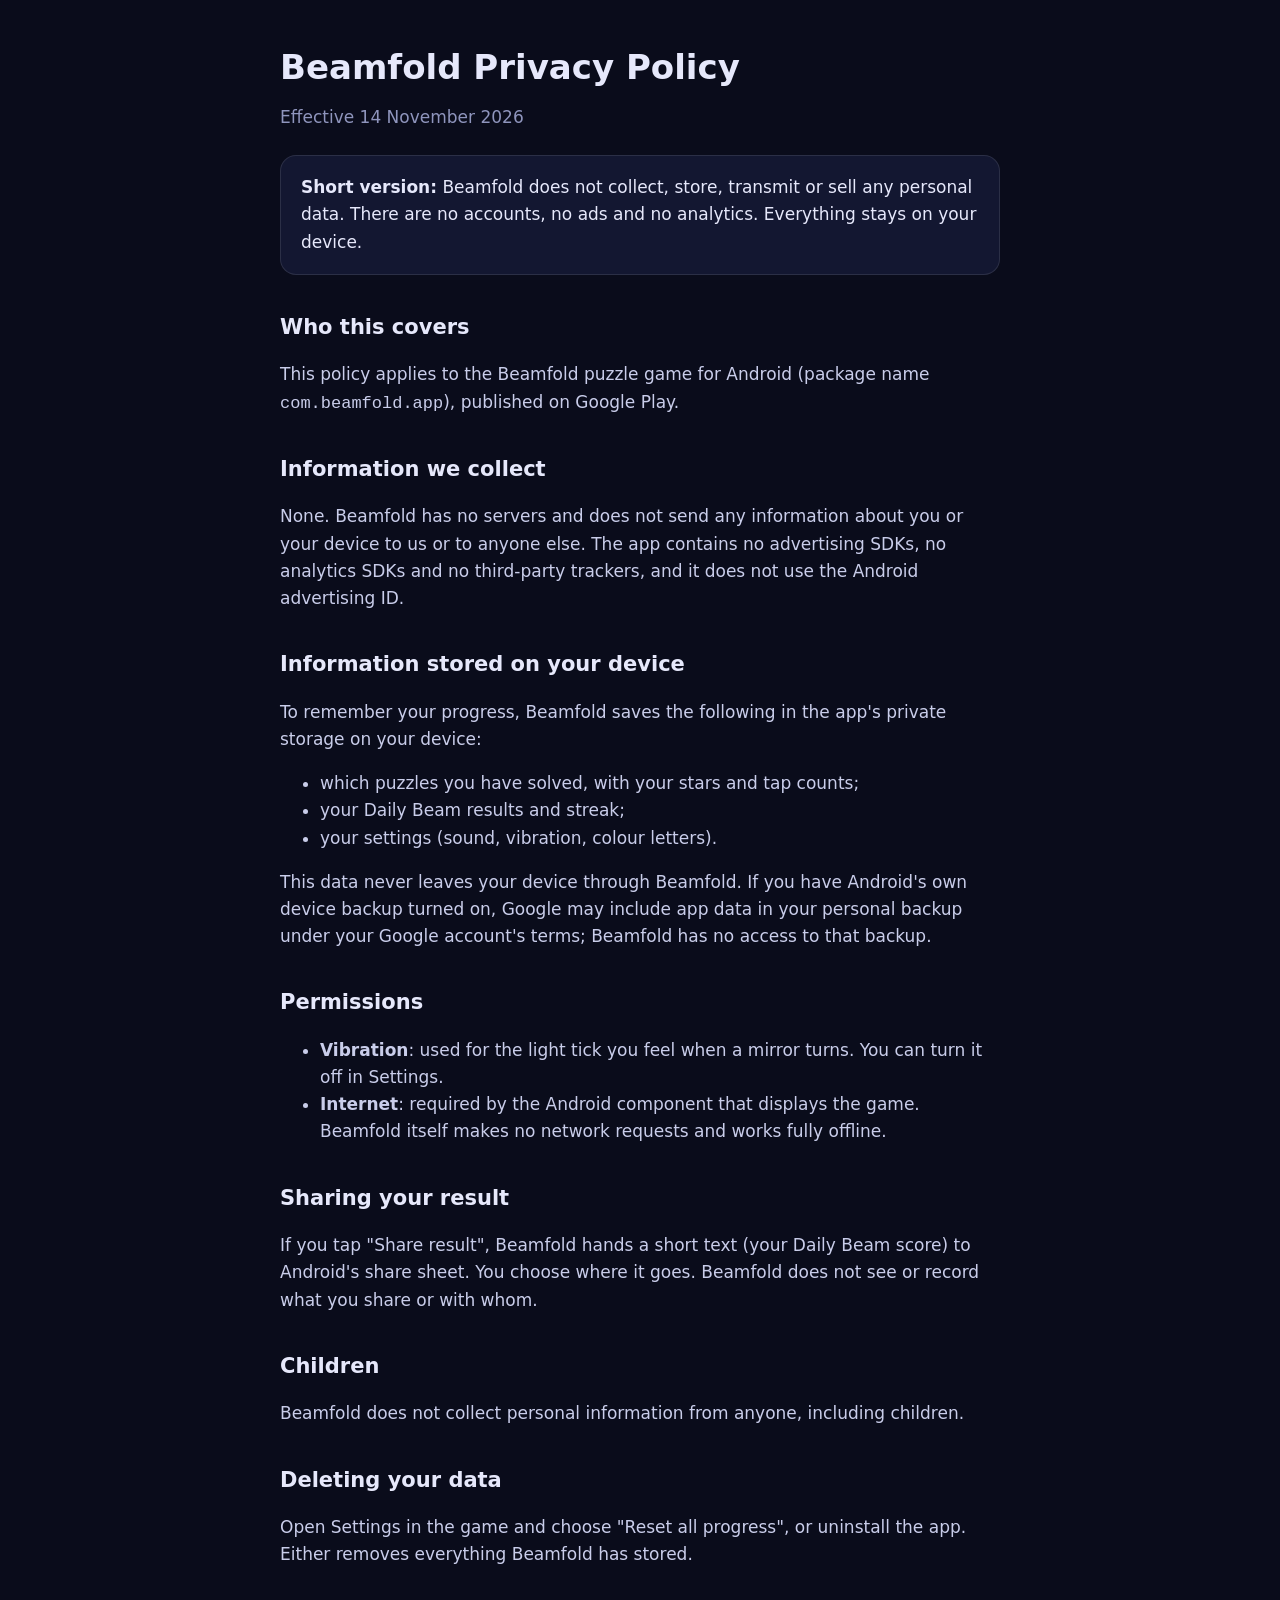
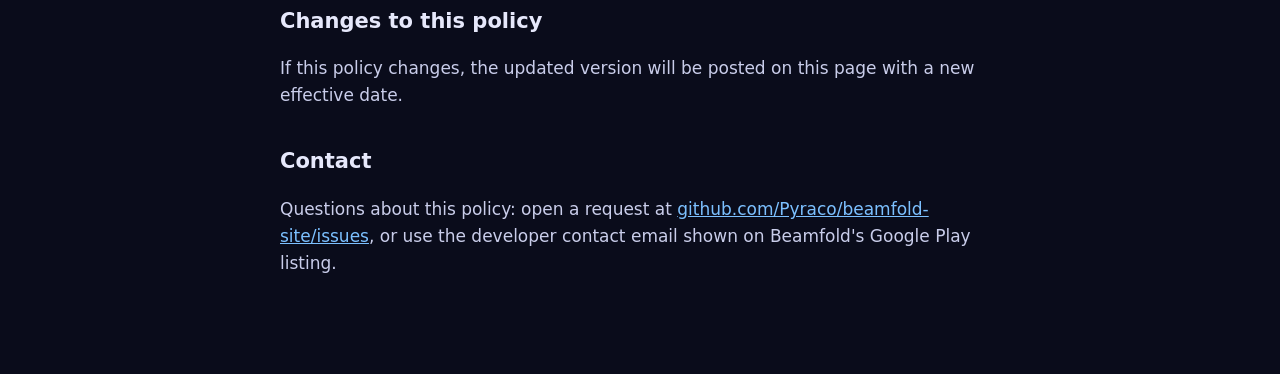
==== privacy.html @ f749102d "Add Beamfold landing page and privacy policy Co-Authored-By: Claude Fable 5.2 <noreply@anthropic.com" ====
<!doctype html>
<html lang="en">
<head>
<meta charset="utf-8">
<meta name="viewport" content="width=device-width, initial-scale=1">
<title>Beamfold Privacy Policy</title>
<style>
  :root { color-scheme: dark; }
  body { margin: 0; background: #0a0c1b; color: #e6e8fb; font: 17px/1.6 system-ui, -apple-system, "Segoe UI", Roboto, sans-serif; }
  main { max-width: 720px; margin: 0 auto; padding: 48px 20px 80px; }
  h1 { font-size: 34px; line-height: 1.15; margin: 0 0 6px; }
  h2 { font-size: 21px; margin: 36px 0 8px; }
  p, li { color: #c9cdea; }
  .muted { color: #8f95bd; }
  a { color: #7cc0ff; }
  .card { background: #131731; border: 1px solid rgba(255,255,255,.1); border-radius: 16px; padding: 18px 20px; margin: 24px 0; }
  .card p { margin: 0; color: #e6e8fb; }
</style>
</head>
<body>
<main>
  <h1>Beamfold Privacy Policy</h1>
  <p class="muted">Effective 14 November 2026</p>

  <div class="card"><p><strong>Short version:</strong> Beamfold does not collect, store, transmit or sell any personal data. There are no accounts, no ads and no analytics. Everything stays on your device.</p></div>

  <h2>Who this covers</h2>
  <p>This policy applies to the Beamfold puzzle game for Android (package name <code>com.beamfold.app</code>), published on Google Play.</p>

  <h2>Information we collect</h2>
  <p>None. Beamfold has no servers and does not send any information about you or your device to us or to anyone else. The app contains no advertising SDKs, no analytics SDKs and no third-party trackers, and it does not use the Android advertising ID.</p>

  <h2>Information stored on your device</h2>
  <p>To remember your progress, Beamfold saves the following in the app's private storage on your device:</p>
  <ul>
    <li>which puzzles you have solved, with your stars and tap counts;</li>
    <li>your Daily Beam results and streak;</li>
    <li>your settings (sound, vibration, colour letters).</li>
  </ul>
  <p>This data never leaves your device through Beamfold. If you have Android's own device backup turned on, Google may include app data in your personal backup under your Google account's terms; Beamfold has no access to that backup.</p>

  <h2>Permissions</h2>
  <ul>
    <li><strong>Vibration</strong>: used for the light tick you feel when a mirror turns. You can turn it off in Settings.</li>
    <li><strong>Internet</strong>: required by the Android component that displays the game. Beamfold itself makes no network requests and works fully offline.</li>
  </ul>

  <h2>Sharing your result</h2>
  <p>If you tap "Share result", Beamfold hands a short text (your Daily Beam score) to Android's share sheet. You choose where it goes. Beamfold does not see or record what you share or with whom.</p>

  <h2>Children</h2>
  <p>Beamfold does not collect personal information from anyone, including children.</p>

  <h2>Deleting your data</h2>
  <p>Open Settings in the game and choose "Reset all progress", or uninstall the app. Either removes everything Beamfold has stored.</p>

  <h2>Changes to this policy</h2>
  <p>If this policy changes, the updated version will be posted on this page with a new effective date.</p>

  <h2>Contact</h2>
  <p>Questions about this policy: open a request at <a href="https://github.com/Pyraco/beamfold-site/issues">github.com/Pyraco/beamfold-site/issues</a>, or use the developer contact email shown on Beamfold's Google Play listing.</p>
</main>
</body>
</html>
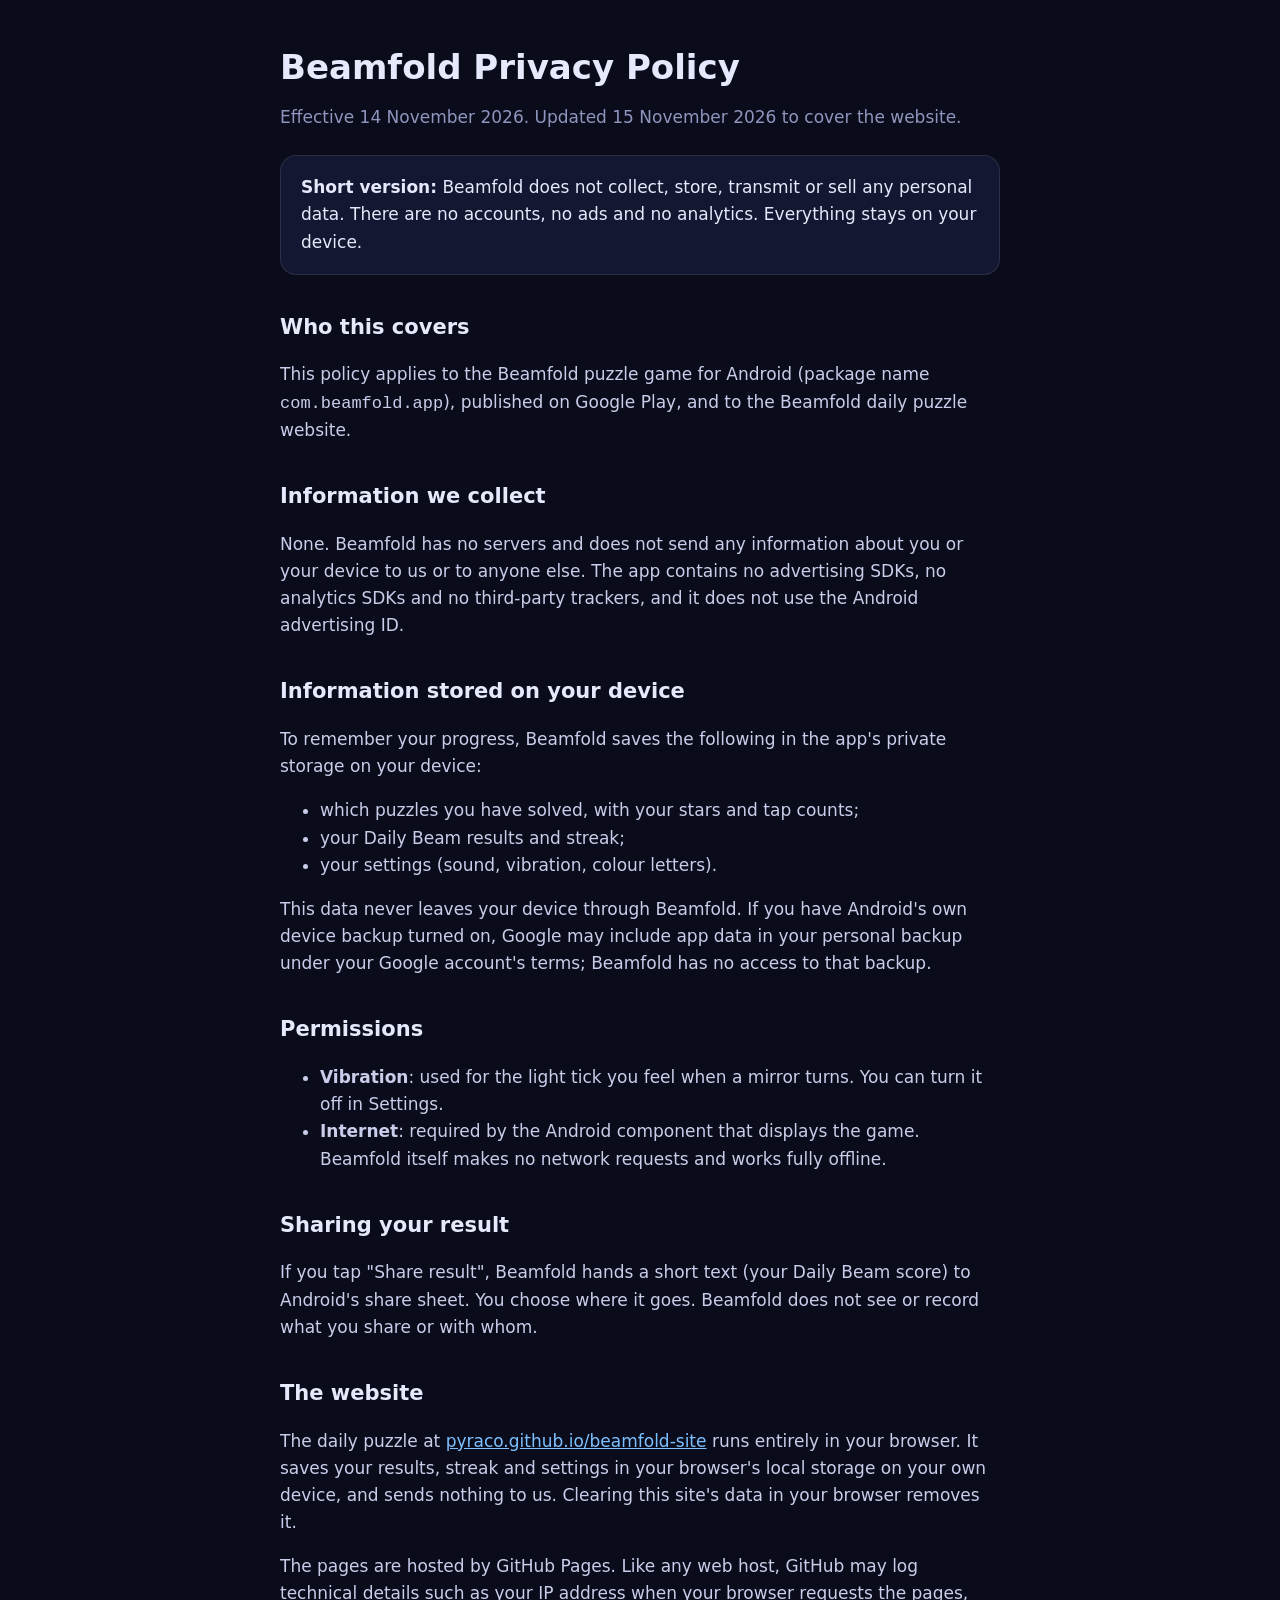
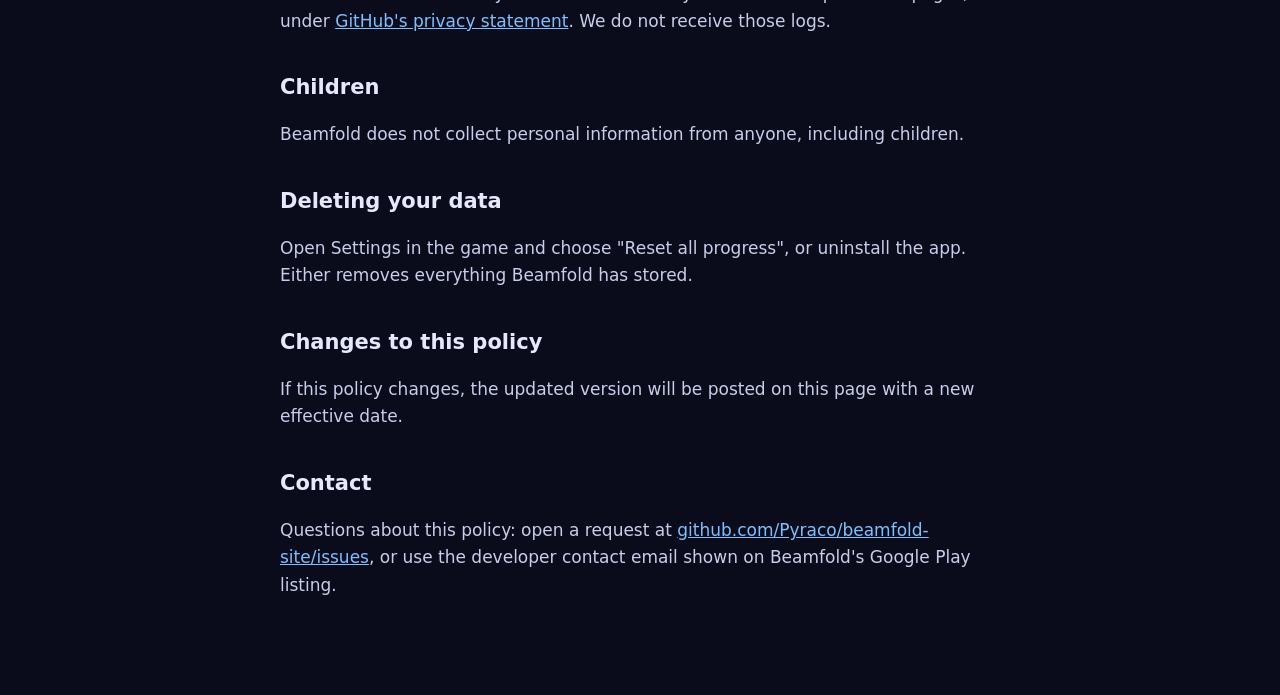
==== commit f7154d78: "Publish the daily Beamfold puzzle One timed puzzle a day, 5 to 12 steps by weekday, in a Mac-style w" ====
--- a/privacy.html
+++ b/privacy.html
@@ -20,12 +20,12 @@
 <body>
 <main>
   <h1>Beamfold Privacy Policy</h1>
-  <p class="muted">Effective 14 November 2026</p>
+  <p class="muted">Effective 14 November 2026. Updated 15 November 2026 to cover the website.</p>
 
   <div class="card"><p><strong>Short version:</strong> Beamfold does not collect, store, transmit or sell any personal data. There are no accounts, no ads and no analytics. Everything stays on your device.</p></div>
 
   <h2>Who this covers</h2>
-  <p>This policy applies to the Beamfold puzzle game for Android (package name <code>com.beamfold.app</code>), published on Google Play.</p>
+  <p>This policy applies to the Beamfold puzzle game for Android (package name <code>com.beamfold.app</code>), published on Google Play, and to the Beamfold daily puzzle website.</p>
 
   <h2>Information we collect</h2>
   <p>None. Beamfold has no servers and does not send any information about you or your device to us or to anyone else. The app contains no advertising SDKs, no analytics SDKs and no third-party trackers, and it does not use the Android advertising ID.</p>
@@ -48,6 +48,10 @@
   <h2>Sharing your result</h2>
   <p>If you tap "Share result", Beamfold hands a short text (your Daily Beam score) to Android's share sheet. You choose where it goes. Beamfold does not see or record what you share or with whom.</p>
 
+  <h2>The website</h2>
+  <p>The daily puzzle at <a href="https://pyraco.github.io/beamfold-site/">pyraco.github.io/beamfold-site</a> runs entirely in your browser. It saves your results, streak and settings in your browser's local storage on your own device, and sends nothing to us. Clearing this site's data in your browser removes it.</p>
+  <p>The pages are hosted by GitHub Pages. Like any web host, GitHub may log technical details such as your IP address when your browser requests the pages, under <a href="https://docs.github.com/en/site-policy/privacy-policies/github-general-privacy-statement">GitHub's privacy statement</a>. We do not receive those logs.</p>
+
   <h2>Children</h2>
   <p>Beamfold does not collect personal information from anyone, including children.</p>
 
